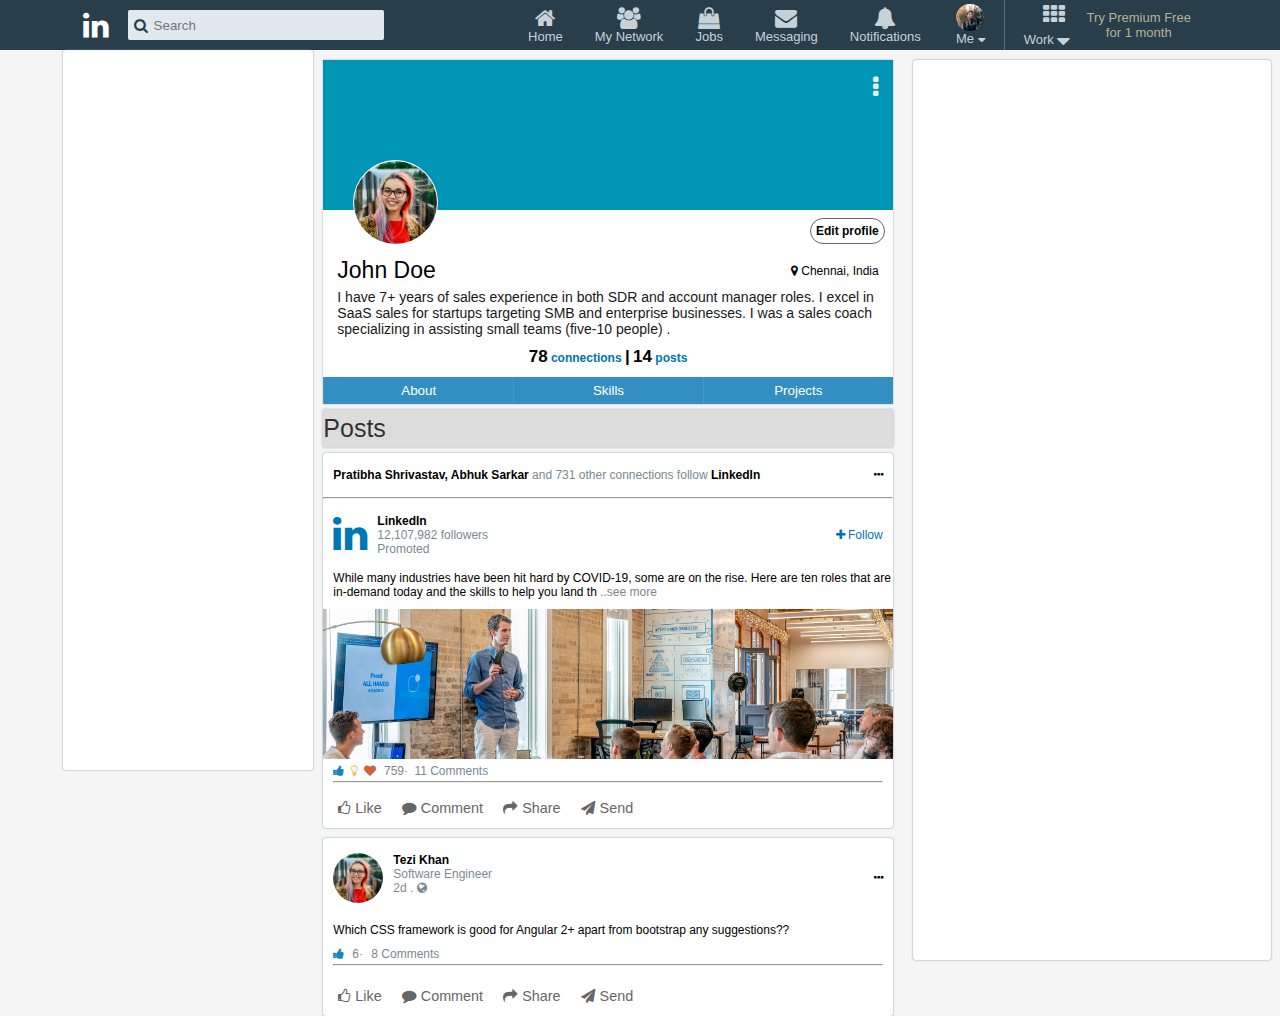
==== index.html @ 5bbfea58 "." ====
<html>
<head>
  <meta http-equiv="Content-Type" content="text/html;charset=UTF-8">
  <title>LinkedIn</title>
  <link rel = "icon" href ="assets/linkedInTitle.png"  type = "image/x-icon">
  <link rel="stylesheet" href="main.css">
  <link rel="stylesheet" href="https://cdnjs.cloudflare.com/ajax/libs/font-awesome/4.7.0/css/font-awesome.min.css">
  <script src="main.js" type="text/javascript"></script>
</head>
<body>
<div class="container">

<!--hamburger side nav -->
  <div class="navbar-hs">

   <div class = "navbar-hs-r1">

        <div class="navbar-hs-r1-s1">
            <div class="navbar-hs_profWrapper"><img src="assets/profile.jpg" alt="?"></div>
            <div><i class = " fa fa-moon-o" style="color:white;font-size:25px;"></i></div>
        </div>

        <div class="navbar-hs-r1-s2">
                <div class = "navbar-hs_profDesc"><div>Akash Ranjan Verma</div>
                <div style = "opacity:0.6;padding-top:5px;font-size:12px;">+91 9500816145 </div>
                </div>
                <div>
                  <i class = "fa fa-caret-down" style = "color:white;"></i>
                </div>
        </div>
   </div>
   <div class="nabar-hs-r2">
    <div class = "navbar-hs-r2-wrapper">
     <div class="navbar-hs-r2-div">
             <span class = "navbar-hs-r2-i">
            <i class = "fa fa-group"> </i>
              </span>
            <span class = "navbar-hs-r2-span">New Group</span>
     </div>
     <div class="navbar-hs-r2-div">
       <span class = "navbar-hs-r2-i">
       <i class = "fa fa-lock"></i>
     </span>
       <span class = "navbar-hs-r2-span">New Group Chat</span>
     </div>
     <div class="navbar-hs-r2-div">
       <span class = "navbar-hs-r2-i">
       <i class = "fa fa-bullhorn"></i>
     </span>
       <span class = "navbar-hs-r2-span">New Channel</span>
     </div>
     <div class="navbar-hs-r2-div">
       <span class = "navbar-hs-r2-i">
       <i class = "fa fa-user"></i>
     </span>
       <span class = "navbar-hs-r2-span">Contacts</span>
     </div>
     <div class="navbar-hs-r2-div">
       <span class = "navbar-hs-r2-i">
       <i class = "fa fa-phone"></i>
     </span>
       <span class = "navbar-hs-r2-span">Calls</span>
     </div>
     <div class="navbar-hs-r2-div">
       <span class = "navbar-hs-r2-i">
       <i class = "fa fa-bookmark"></i>
     </span>
       <span class = "navbar-hs-r2-span">Saved Messages</span>
     </div>
     <div class="navbar-hs-r2-div">
       <span class = "navbar-hs-r2-i">
       <i class = "fa fa-group"></i>
     </span>
       <span class = "navbar-hs-r2-span">Settings</span>
     </div>

     </div>
   </div>

   <div class="navbar-hs-r3">
     <div class="navbar-hs-r2-div">
       <span class = "navbar-hs-r2-i">
       <i class = "fa fa-user-plus"></i>
     </span>
       <span class = "navbar-hs-r2-span">Invite Friends</span>
     </div>
     <div class="navbar-hs-r2-div">
       <span class = "navbar-hs-r2-i">
       <i class = "fa fa-info-circle"></i>
     </span>
       <span class = "navbar-hs-r2-span">Telegram FAQ</span>
     </div>
   </div>
  </div>

  <!-- End of hamburger side nav -->
<div class="navbar-wrapper">

<form class = "navbar-form">
  <div class = "navbar-logo">
      <i class="fa fa-linkedin" style = "cursor:pointer;"></i>
  </div>

  <!-- Task: Add side navbar Date: 14th JULY,2020           -->


<div class = "navbar-hamburger-wrapper">
  <div class="navbar-hamburger">
  <div class="navbar-hamburger-icon1"></div>
  <div class="navbar-hamburger-icon2"></div>
  <div class="navbar-hamburger-icon3"></div>
  </div>
</div>

<!-- End of Task: Add side navbar Date: 14th JULY, 2020 -->
  <!--div class="navbar-icon navbar-icon-profile">

    <div class="navbar-profile-wrapper"><img src="assets/profile.jpg" alt="?"></div>
    <div class = "navbar-icon-profile-text"> me <i class = "fa fa-sort-desc"></i></div>
  </div -->


  <div class="navbar-input-wrapper">
    <button class="navbar-form-button"><i class="fa fa-search search"></i></button>
    <input type="text" class = "navbar-form-input" placeholder="Search">
    <i class = "fa fa-qrcode qrcode"></i>
  </div>
  <div class = "navbar-form-msg"> <i class = "fa fa-envelope-o"></i></div>
</form>
<div class = "navbar-icons-wrapper">
<div class="navbar-icons">
  <div class="navbar-icon"><i class="fa fa-home"></i><div class="nav-txt">home</div></div>
  <div class="navbar-icon"><i class="fa fa-users"></i><div class="nav-txt">my network</div></div>
  <div class="navbar-icon"><i class="fa fa-shopping-bag"></i><div class="nav-txt">jobs</div></div>
  <div class="navbar-icon"><i class="fa fa-envelope"></i><div class="nav-txt">messaging</div></div>
  <div class="navbar-icon"><i class="fa fa-bell"></i><div class="nav-txt">notifications</div></div>
  <div class="navbar-icon navbar-icon-profile">

    <div class="navbar-profile-wrapper"><img src="assets/profile.jpg" alt="?"></div>
    <div class = "navbar-icon-profile-text"> me <i class = "fa fa-sort-desc"></i></div>
  </div>
</div>
<div class="navbar-icons-right">
    <div class = "navbar-right">
      <div><i class = "fa fa-th" style = "padding-right:5px;"></i></div>
      <div class = "navbar-right-text">Work <i class = "fa fa-sort-desc"></i></div>
    </div>
    <div class = "navbar-right navbar-right-text">
           Try Premium Free for 1 month
    </div>
</div>
</div>

</div>



<!-- End of navbar -->


<div class="content-wrapper">


<div class="content-left-wrapper">
 <div class = "content-left">
 </div>
</div>

<div class="content-center-wrapper">

    <div class="profilecardwrapper">
          <div class="profilebg">
              <i class = "fa fa-ellipsis-v"></i>
          </div>
          <div class="profileimgwrapper">
            <img src="assets/girl.jpg" alt="">
          </div>
          <div id="profileEdit"> Edit profile</div>
          <div style="clear:both;"></div>
      <div style="margin:0px 14px;">
          <div class="aboutwrapper">
            <div>John Doe</div>
            <div> <i class="fa fa-map-marker"></i> Chennai, India</div>
          </div>
          <div class="bio">I have 7+ years of sales experience in both SDR and account manager roles.
             I excel in SaaS sales for startups targeting SMB and enterprise businesses.
           I was a sales coach specializing in assisting small teams (five-10 people) .</div>

           <div class="connections">
             <strong style="font-size: 17px;color:black;">78</strong> connections <strong style="font-size: 17px;color:black;">|</strong>
             <strong style="font-size: 17px;color:black;">14</strong> posts
           </div>
      </div>
           <div class="profilebtns">
           <button id="myBtn">About</button>
           <button id="myBtn1">Skills</button>
           <button>Projects</button>
           </div>


 <div id="myModal" class="modal">

  <!-- Modal content -->
  <div class="modal-content">
    <div class="modal-header">
      <span class="close">&times;</span>
      <h1 style="padding:20px;color:rgba(0, 115, 177, 1);">About</h1>
    </div>

    <div class="aboutmodalwrapper">

              <div> <i class="fa fa-graduation-cap"></i>
                    studies at <strong>Anna University, CEG Campus</strong>
              </div>
              <div> <i class="fa fa-graduation-cap"></i>
                    Went to <strong>Sishya School, Chennai</strong>
              </div>
<hr/>
              <h3 style="padding:10px 0px;">Other</h3>
              <div> <i class="fa fa-birthday-cake"></i>
                    Born on <strong>March 7,1999</strong>
              </div>

              <div> <i class="fa fa-home"></i>
                    Lives in <strong>Mylapore, Chennai</strong>
              </div>
              <div> <i class="fa fa-clock-o"></i>
                    joined on <strong>March 2018</strong>
              </div>
              <hr/>
              <h3 style="padding:10px 0px;">Contact</h3>
              <div> <i class="fa fa-phone"></i>
                    +91 <strong>8066 193291</strong>
              </div>
              <div> <i class="fa fa-envelope"></i>
                     <strong>johndoe@gmail.com</strong>
              </div>
    </div>

  </div>

</div>


<div id="myModal1" class="modal1">

 <!-- Modal content -->
 <div class="modal-content">
   <div class="modal-header">
     <span class="close1">&times;</span>
     <h1 style="padding:20px;color:rgba(0, 115, 177, 1);">Skills</h1>
   </div>

   <div class="skillmodalwrapper">

   <h3> <i class="fa fa-star"></i>Top skills</h3>
   <div style="display:flex;justify-content:space-between;">
      <div><i class="fa fa-circle"></i> C++</div>
      <div class="progress" style="padding:0px;">
         <div class="skills html" style="padding:0px;">90%</div>
     </div>
   </div>
   <div style="display:flex;justify-content:space-between;">
      <div><i class="fa fa-circle"></i> Web development</div>
      <div class="progress" style="padding:0px;">
         <div class="skills web" style="padding:0px;">80%</div>
     </div>
   </div>

   <div style="display:flex;justify-content:space-between;">
      <div><i class="fa fa-circle"></i> Python</div>
      <div class="progress" style="padding:0px;">
         <div class="skills py" style="padding:0px;">70%</div>
     </div>
   </div>


   <br/>
<hr/><br/>
   <h3> <i class="fa fa-star"></i>Tools and Technologies</h3>
   <div style="display:flex;justify-content:space-between;">
      <div><i class="fa fa-circle"></i> Django</div>
      <div class="progress" style="padding:0px;">
         <div class="skills py" style="padding:0px;">70%</div>
     </div>
   </div>
   <div style="display:flex;justify-content:space-between;">
      <div><i class="fa fa-circle"></i> React.js</div>
      <div class="progress" style="padding:0px;">
         <div class="skills web" style="padding:0px;">80%</div>
     </div>
   </div>


   </div>



 </div>

</div>

<!-- end of modals -->




    </div>

    <div class="posts">
      Posts
    </div>











       <div class="content1">
           <div class = "row1">
             <div>
               <strong>Pratibha Shrivastav, Abhuk Sarkar</strong> <span class = "lightgrey"> and 731 other
             connections follow </span><strong>LinkedIn</strong>
           </div>
           <i class = "fa fa-ellipsis-h" style = "cursor:pointer;"></i>

           </div>
<hr>
           <div class="row2">
                     <div class = "row2-linkedin">
                                 <i class = "fa fa-linkedin" style = "cursor:pointer;"></i>
                                 <div class = "row-span">
                                       <div><strong>LinkedIn</strong></div>
                                       <div><span class = "lightgrey">12,107,982 followers</span></div>
                                       <div><span class = "lightgrey">Promoted</span></div>

                                 </div>
                     </div>
                     <div class = "row2-follow" style = "cursor:pointer;">
                        <i class = "fa fa-plus"></i> Follow
                     </div>

           </div>
           <div class = "row3">
             While many industries have been hit hard by COVID-19, some are on the rise.
             Here are ten roles that are in-demand today and the skills to help you land th
             <span class = "lightgrey" style = "cursor:pointer">..see more</span>
           </div>

           <div class="row4">
             <img src="assets/office.jpg" alt="Some Error Occured">
           </div>

           <!--div class = "row5">
             <span class = "lightgrey">
               <i class = "fa fa-thumbs-up"  style="color:#1485bd;padding-right:3px;"></i>
               <i class = "fa fa-lightbulb-o" style="color:#f5bb5c;padding-right:3px;"></i>
               <i class = "fa fa-heart" style = "color:#cb6340;padding-right:8px;"></i>759
              <span style = "vertical-align:super;font-size:20px;color:rgba(0,0,0,0.7)">.</span>
               11 comments </span>
             <div style = "padding-top:3px;"></div>
             <hr>
           </div-->
           <div class="row5" style = "padding: 5px 10px">
             <div class = "lightgrey commentbox" >
               <div>
                 <i class = "fa fa-thumbs-up"  style="color:#1485bd;padding-right:3px;"></i>
                 <i class = "fa fa-lightbulb-o" style="color:#f5bb5c;padding-right:3px;"></i>
                 <i class = "fa fa-heart" style = "color:#cb6340;padding-right:8px;"></i>759
              </div>
              <div>
             <!--span style = "vertical-align:super;font-size:20px;color:rgba(0,0,0,0.7)">.</span-->
              <span style = "padding-right:3px;">&middot;</span>  11 Comments
            </div>
             </div>
             <hr style = "margin-top:3px;">
           </div>






           <div class="row6">
             <div> <i class = "fa fa-thumbs-o-up"></i> <span>Like</span> </div>
             <div><i class = "fa fa-comment"></i><span> Comment</span> </div>
             <div><i class = "fa fa-share"></i><span> Share</span> </div>
             <div> <i class = "fa fa-send"></i> <span>Send </span></div>
           </div>

       </div>

       <div class="content2">
            <div class = "content2-row1">
              <div class = "content2-profile-wrapper" style = "cursor:pointer;">
                <div class = "content2-row1-profilePic">
                        <img src="assets/girl.jpg" alt="">

                </div>
                <div class = "row-span">
                    <div><strong>Tezi Khan</strong></div>
                    <div> <span class = "lightgrey">Software Engineer</span></div>
                    <div><span class = "lightgrey"> 2d . <i class = "fa fa-globe"></i></span></div>

                  </div>
              </div>
              <i class = "fa fa-ellipsis-h" style = "padding-right:10px;cursor:pointer;"></i>
            </div>

            <div class="content2-row2">
              Which CSS framework is good for Angular 2+ apart from bootstrap any suggestions??
            </div>
            <div class="content2-row3" style = "padding: 5px 10px">
              <div class = "lightgrey commentbox" >
                <div>
                 <i class = "fa fa-thumbs-up" style="color:#1485bd;padding-right:8px;"></i>6
               </div>
               <div>
              <!--span style = "vertical-align:super;font-size:20px;color:rgba(0,0,0,0.7)">.</span-->
               <span style = "padding-right:5px;">&middot;</span>  8 Comments</div>
              </div>
              <hr style = "margin-top:3px;">
            </div>
              <div class="row6" style = "padding-top:10px;">

                  <!--div class="likesubdivwrapper">
                  <div class = "likesubdiv">
                          <i class = "fa fa-thumbs-o-up like"></i>
                          <i class = "fa fa-thumbs-o-up like"></i>
                          <i class = "fa fa-thumbs-o-up like"></i>
                          <i class = "fa fa-thumbs-o-up like"></i>
                          <i class = "fa fa-thumbs-o-up like"></i>
                          <i class = "fa fa-thumbs-o-up like"></i>
                  </div>
                </div -->
                <div><i class = "fa fa-thumbs-o-up"></i><span>Like </span> </div>
                <div><i class = "fa fa-comment"></i> <span>Comment </span></div>
                <div><i class = "fa fa-share"></i> <span>Share</span> </div>
                <div> <i class = "fa fa-send"></i> <span>Send </span> </div>
              </div>

       </div>















</div>

<div class="content-right-wrapper">
<div class="content-right"></div>
</div>








</div>














</div>



<script>
var modal = document.getElementById("myModal");
var modal1 = document.getElementById("myModal1");
var btn = document.getElementById("myBtn");
var btn1 = document.getElementById("myBtn1");
var span = document.getElementsByClassName("close")[0];
var span1 = document.getElementsByClassName("close1")[0];
btn.onclick = function() {
  modal.style.display = "block";
}
btn1.onclick = function() {
  modal1.style.display = "block";
}
span.onclick = function() {
  modal.style.display = "none";
}
span1.onclick = function() {
  modal1.style.display = "none";
}
window.onclick = function(event) {
  if (event.target == modal) {
    modal.style.display = "none";
  }
  else if(event.target == modal1){
    modal1.style.display = "none";
  }
}
</script>

</body>
</html>
---- main.css ----
:root{
  --navbarColor:#283e4a;
  --navbarForm : #e1e9ee;
  --baseFont: sans-serif;
  --iconColor: #c7d1d8;
  --fontIconSize:22px;
  --fontIconTextSize:13px;
  --logoIconSize:30px;
  --contentBG: #f5f5f5;
  --black: #000;
  --hsRow1: #567da4;
}

*{
  padding: 0;
  margin:0;
  box-sizing: border-box;
  font-family: Helvetica;

}

body{
  background: var(--contentBG);
}
.navbar-wrapper{
  width:100%;
  background: var(--navbarColor);
  height:50px;
  display:flex;
  font-size:.9rem;
  justify-content: space-around;
  align-items: center;
  z-index:2;

}



.navbar-form{
  height:100%;
  width:25%;
  display: flex;
  justify-content: center;
  align-items: center;
}

.navbar-logo{
  color:white;
  height:100%;
  width:20%;
  font-size:var(--logoIconSize);
  display: flex;
  justify-content: center;
  align-items: center;
}

.navbar-hamburger-wrapper{

  height:50%;
  width: 30px;
  padding-right:5px;
  margin: auto;
  display: flex;
  justify-content: center;
  align-items: center;
  cursor: pointer;
    display: none;
      z-index: 10;
}

.navbar-hamburger{
  display: flex;
  width:100%;
  height:100%;
  flex-direction: column;
  justify-content: space-around;


}

.navbar-hamburger-icon1, .navbar-hamburger-icon2 , .navbar-hamburger-icon3{

        width: 28px;
        height: 2px;
        background: var(--iconColor);
}
.toggle .navbar-hamburger-icon1{
  transform-origin: 2px;
    transform:rotate(45deg) ;
}
.toggle .navbar-hamburger-icon2{
opacity:0;
}
.toggle .navbar-hamburger-icon3{
  transform-origin: 10px;
  transform:rotate(-45deg) translate(2px,-5px);
}

.navbar-hs{
  position: fixed;
  height:100vh;
  width:70vw;
  background: white;
  z-index: 3;
  box-shadow: 1px 0px 1px 0px rgba(0,0,0,0.3);
  transform: translateX(-100%);
  transition: transform 0.4s ease;
  overflow-y: scroll;
  -ms-overflow-style: none;
  scrollbar-width: none;

}
.navbar-hs::-webkit-scrollbar {
  display: none;
}

.navbar-hs-r1{

  background: var(--hsRow1);
  height:170px;
  width:100%;
}

.navbar-hs-r1-s1{
  display: flex;
  justify-content: space-between;
  align-items: flex-start;
  padding:45px 10px 15px 10px;
}

.navbar-hs-r1-s2{
     display: flex;
     justify-content: space-between;
     align-items: center;
     padding:0px 10px 15px 10px;
}

.navbar-hs_profDesc{
  display: flex;
  flex-direction: column;
  font-size: .8em;
  font-weight: 400;
  color:white;

}

.navbar-hs_profWrapper{
     width:60px;
     height: 60px;
     border-radius: 50%;
     overflow: hidden;
}

.navbar-hs_profWrapper>img{
  width: 100%;
  height: 100%;
  object-fit: cover;
}





.navbar-hs-r2{
  display: flex;
}
.navbar-hs-r2-wrapper{
       padding:10px;
       margin-left: 5px;
}

.navbar-hs-r2-div{
      padding:10px 0px;

}

.navbar-hs-r3{
  padding:10px;
  border-top:1px solid rgba(0,0,0,0.3);
  padding-top:0;
  margin-left:5px;
}

.navbar-hs-r2-i{
     display: inline-block;
     width:20px;
     margin-right: 10px;
     color: #000;
     opacity:0.7;
     cursor:pointer;

}
.navbar-hs-r2-span{

      font-size: .8em;
      font-weight: 700;
      color:#394041;
      cursor:pointer;
}

.navbar-input-wrapper{

  width:80%;
  border-radius:2px;
  background: var(--navbarForm);
  height:60%;
  display:flex;
  justify-content: flex-start;
  align-items: center;
}
.navbar-form-button{
         height: 100%;
         color:#283e4a;
         border:none;
         width:10%;
         cursor: pointer;
         outline:none;
         font-size:15px;
         background: none;

}


.navbar-form-input{
        width:90%;
        padding:0px;
        outline:none;
        box-sizing: border-box;
        border:none;
        background: none;
}
.navbar-input-wrapper .qrcode{
  float:right;
  padding-right:5px;
  font-size:20px;
  display:none;
  cursor: pointer;
}

.navbar-form-msg{
  display:none;
}
.navbar-form .navbar-icon-profile{
  display: none;
}
/* End of navbar form */

.navbar-icons-wrapper{
  width:55%;
  height: 100%;
  display: flex;
}

.navbar-icons{
  width:70%;
  height:100%;
  display: flex;
  justify-content: space-around;
  align-items: center;
  padding:2px 0px;
  border-right:1px solid #5c6f7c;
}

.navbar-icons>div{
  height:100%;
  font-family:var(--baseFont);
  color: var(--iconColor);
  opacity:1;
  font-size:var(--fontIconTextSize);
  display: flex;
  flex-direction: column;
  justify-content: center;
  align-items: center;
  text-transform: capitalize;
  transition: all 0.1s ease-in;
  cursor:pointer;
}

.navbar-icon:hover{
  color:white;
}

.navbar-icon>i{
  font-size:var(--fontIconSize);
}


.navbar-icon-profile {
          width:35px;
          height: 20px;
}


.navbar-profile-wrapper{
    border-radius: 50%;
    width:80%;
    height:60%;
    overflow:hidden;

}

.navbar-profile-wrapper img{
  height:100%;
  width:100%;
  object-fit: cover;
}

.navbar-icon-profile-text i{
  vertical-align:top;
}



.navbar-icons-right{
  width:30%;
  display: flex;
  flex-direction: row;
  justify-content: center;
  align-items: center;
  color: var(--iconColor);

}

.navbar-right:first-child{
   display: flex;
   flex-direction:column;
   align-items: flex-end;
   justify-content: center;
}
.navbar-right:nth-child(2){
  width:60%;
  padding-left:10px;
  word-wrap: break-word;
  color:#b9b293;
  font-weight: 530;
  text-align: center;
}
.navbar-right:nth-child(2):hover{
  text-decoration: underline;
}



.navbar-icons-right i{
  font-size: var(--fontIconSize);

}

.navbar-right-text{
    font-size: var(--fontIconTextSize);
}


/* End of navbar */




.content-wrapper{
  display: flex;
  background: var(--contentBG);
  height:100%;
  width:100%;
  font-size: 0.75em;
}


.content-left-wrapper{
  flex:20%;
  height:100%;
  display:flex;
  justify-content:flex-end;

}

.content-left{
  width:80%;
  height:80%;
  background: white;
  box-shadow:0px 0px 2px 0px rgb(121,136,145);
  border-radius: 3px;
}



.content-center-wrapper{
  flex:40%;

  margin: 0px 10px;
  margin-top: 10px;
}
.content-right-wrapper{
  flex:25%;


}
.content-right{
    background: white;
    height:100%;
    width:95%;
    margin: 10px 0px 0px 10px;
    box-sizing: border-box;
    box-shadow:0px 0px 2px 0px rgb(121,136,145);
    border-radius: 3px;

}



.content1{
         width:100%;
         background: white;
         box-shadow:0px 0px 2px 0px rgb(121,136,145);
         border-radius: 3px;
}

.lightgrey{
  color: rgb(121,136,145);
}
.row1{
  padding: 15px 10px;
  display:flex;
  align-items: center;
  justify-content: space-between;
}

.row1 div:first-child{
  word-wrap: break-word;
}



.row2{
  display:flex;
  padding:15px 10px;
  justify-content: space-between;
  align-items: center;
}


.row2 .row2-linkedin{

  display:flex;
}
.row2 .row2-linkedin i{
  font-size: 40px;
  color:#0077b5;
}

.row-span{
  display: flex;
  margin-left:10px;
  flex-direction: column;
  align-items: flex-start;
}

.row2-follow{
  color:#0073b1;
}

.row3{
    padding-bottom:10px;
    padding-left:10px;
}

.row4{
  width:100%;
  height:150px;

}

.row4 img{
  width:100%;
  height:100%;
  object-fit: cover;
}

.row5{
  padding:10px 10px;

}


.row6{
  display:flex;
  align-items: center;
  padding:5px 10px;
}

.row6>div{
  height:30px;
  margin-right: 10px;
  color:#666666;
  font-family: Helvetica;
  font-size:.9rem;
  cursor: pointer;
  display: flex;
  align-items: center;
  padding:0px 5px;
  justify-content: space-around;
  transition:0.1s ease-out;
}
.row6 div i, .row6>div>div{
  padding-right:5px;
}
/*
Like buttons. not implemented
.like{
  position: relative;
}

.likesubdivwrapper{
  display: none;
}

.likesubdiv{

  position:absolute;
  background: white;
  border-radius: 20px;
  display: flex;
  padding:10px;
  z-index: 9;
  box-shadow:0px 0px 2px 0px rgb(121,136,145);
  transform: translate(-40px,-80px);
}

.likesubdiv i{
    font-size: 20px;
    padding-left:5px;
    transition: 0.2s ease-out;
}
.likesubdiv i:hover{
  transform: scale(2);
}
*/
.row6 div:hover{
  background:#f3f6f8;
}

.content2{
  margin-top:10px;
  background: white;
  box-shadow:0px 0px 2px 0px rgb(121,136,145);
  border-radius: 3px;
  margin-bottom: 50px;
}

.content2-row1{
  display:flex;
  justify-content: space-between;
  align-items: center;
}

.content2-profile-wrapper{
  display: flex;
  padding:15px 10px;
}

.content2-row1-profilePic{
  width:50px;
  height:50px;

}

.content2-row1-profilePic img{
  width:100%;
  height:100%;
  border-radius: 50%;
  object-fit: cover;
}

.content2-row2{
  padding:5px 10px;
}

.commentbox{
  display: flex;
  align-items: center;
  justify-content:flex-start;

}




/* Profile card */


.profilecardwrapper{
        position: relative;
        background: white;
        box-shadow: 0px 0px 2px 0px rgba(0,0,0,0.3);
}

.profilebg{
  background: #0095b5;
  height:150px;
}

.profilebg i{
  float:right;
  color:white;
  opacity:0.9;
  cursor:pointer;
  font-size:25px;
  padding:15px;
}

.profileimgwrapper{
  position:absolute;
  top:100;
  left:30px;
  height:85px;
  width:85px;
  border:1px solid rgba(255,255,255,0.3);
  overflow: hidden;
  border-radius: 50%;
  background: white;
}

.profileimgwrapper img{
  width:100%;
  height:100%;
  object-fit: cover;
}

#profileEdit{
  float:right;
  padding:5px;
  margin:8px;
  border:1px solid rgba(0,0,0,0.6);
  border-radius: 20px;
  font-family: arial;
  font-weight:550;
  font-family: Helvetica;
  cursor: pointer;
  transition:  0.1s ease;

}

#profileEdit:hover{
  transform: scale(1.1);
}


.aboutwrapper{
  margin:5px 0px;
  font-family: arial;
  display: flex;
  align-items: center;
  justify-content: space-between;
}

.aboutwrapper div:first-child{
  font-size:23px;
}

.bio{
      font-size: 14px;
      font-family: arial;
      opacity:0.9;
}

.connections{
  margin:10px 0px 5px 0px;
  text-align: center;
  color:#0073b1;
  font-weight:550;
}

.profilebtns{
  width:100%;
  margin:10px 0px 0px 0px;
  display: flex;
  justify-content: space-around;
}

.profilebtns button{
  flex:33%;
  outline:none;
  cursor:pointer;
  border:none;
  border-left:1px solid rgba(255,255,255,0.1);
  padding:6px 40px;
  color:white;
   background:rgba(0, 115, 177, 0.8);
  transition:background 0.2s ease;
}

.profilebtns button:hover{
   background:rgba(0, 115, 177, 1);
   opacity: 1;
}

.posts{
  margin:6px 0px;
  padding: 4px 0px;
  font-size: 25px;
  color:rgba(0,0,0,0.8);
  background: rgba(0,0,0,0.1);
  box-shadow:0px 0px 3px rgba(0,0,0,0.3);

}


.modal,.modal1 {
  display: none; /* Hidden by default */
  position: fixed; /* Stay in place */
  z-index: 1; /* Sit on top */
  padding-top: 100px; /* Location of the box */
  left: 0;
  top: 0;
  width: 100%; /* Full width */
  height: 100%; /* Full height */
  overflow: auto; /* Enable scroll if needed */
  background-color: rgb(0,0,0); /* Fallback color */
  background-color: rgba(0,0,0,0.4); /* Black w/ opacity */
}

/* Modal Content */
.modal-content {
  position: relative;
  background-color: #f5f5f5;
  margin: auto;
  padding: 0;
  border: 1px solid #888;
  width: 80%;
  box-shadow: 0 4px 8px 0 rgba(0,0,0,0.2),0 6px 20px 0 rgba(0,0,0,0.19);
  -webkit-animation-name: animatetop;
  -webkit-animation-duration: 0.4s;
  animation-name: animatetop;
  animation-duration: 0.4s
}

/* Add Animation */
@-webkit-keyframes animatetop {
  from {top:-300px; opacity:0}
  to {top:0; opacity:1}
}

@keyframes animatetop {
  from {top:-300px; opacity:0}
  to {top:0; opacity:1}
}

/* The Close Button */
.close, .close1 {
  color: black;
  float: right;
  font-size: 28px;
  font-weight: bold;
}

.close:hover,
.close:focus,
.close1:hover,
.close1:focus {
  color: #000;
  text-decoration: none;
  cursor: pointer;
}



.modal-body {padding: 2px 16px;}

.aboutmodalwrapper,.skillmodalwrapper{

  padding:10px 15px;
  font-family: arial;
  font-size:16px;
}

.aboutmodalwrapper h3, .skillmodalwrapper h3{
/*  color:rgba(0, 115, 177, 1); */
color:#283e4a;
}

.aboutmodalwrapper div i,.skillmodalwrapper div i{
  width:22px;
  color:#283e4a;
}

.aboutmodalwrapper div,.skillmodalwrapper div{
  padding:10px 0px;
}

.skillmodalwrapper div i{
  font-size:10px;
}

.progress {
  width: 20%;
  height:15px;
  background-color: #ddd;
  border-radius: 8px;
  overflow: hidden;
}

.skills {
  text-align: right;
  color: white;
  font-size:12px;
}

.html {
   background-color: #4CAF50;
width:90%;}

.web{
  background: #4CAF50;
  width:80%;
}

.py{
  background: #4CAF50;
  width:70%;
}



/* end of profile */
@media only screen and (min-width:768px){
  .navbar-hs{
    display: none;
  }
}
@media only screen and (max-width:1024px){



.navbar-icons-wrapper{
  width:60%;
}

.navbar-form{
  width:30%;
}

.content-left{
  width:100%;
}

.content-center-wrapper{
  flex:50%;
}
.content-right-wrapper{
  flex:20%;
}
.content-left-wrapper{
  flex:15%;
}

.navbar-icons{
  width:90%;
}
.navbar-icons-right{
  width:10%;
}
.navbar-right-text{
  display: none;
}
}


@media only screen and (max-width:768px){

/* forms */
.navbar-hamburger-wrapper{
  display: block;
  z-index: 3;
}
  .navbar-form{
    width:90%;
    justify-content: space-around;
  }
  .navbar-form .navbar-icon-profile{
    display: flex;
    align-items: center;
    justify-content: center;
    width:50px;
    height:60px;
  }
   .navbar-input-wrapper .qrcode{
     padding-right:5px;
     display: block;
   }
  .navbar-form-msg{
    display:flex;
    padding-left:5px;
    font-size: var(--fontIconSize);
    color: var(--iconColor);
    cursor: pointer;
  }
  /* End of forms */

  .content-wrapper{
    display: block;
    padding:5px;
  }
  .content-left-wrapper, .content-right-wrapper{
    /*flex:0%; */
    display: none;
  }
  .content-center-wrapper{
    /*flex:100%; */
    width:100%;
    margin:10px 0px 0px 0px;
    box-sizing: border-box;
  }
     .navbar-icons-wrapper{
       width:0%;
     }

   .navbar-icons{
     background: white;
     z-index: 9;
     width:100%;
     height:40px;
     position: fixed;
     top:calc(100% - 40px);
     left:0;
     border-right: none;
     border-top: 1px solid rgba(121,136,145,0.7);
   }
   .navbar-icon i{
     color:#798891;
   }
   .navbar-icons .navbar-icon-profile{
     display: none;
     /*     Removing profile icon for adding hamburger for task , 14th JULY,2020
     position: absolute;
     transform: translate(-100vw,0);
     */
   }

   .nav-txt, .navbar-icon-profile-text, .navbar-logo{
     display: none;
   }

   .navbar-icons-right{
     display:none;
   }
   .commentbox{
     justify-content: space-between;
   }



}




@media only screen and (max-width:360px){

  .navbar-form-button{
    width:15%;
  }
  .navbar-form-input{
    width:70%;
  }
  .navbar-icons>div>i{
    font-size: 1rem;
  }
  .row6 div>span{
    display: none;
  }
}
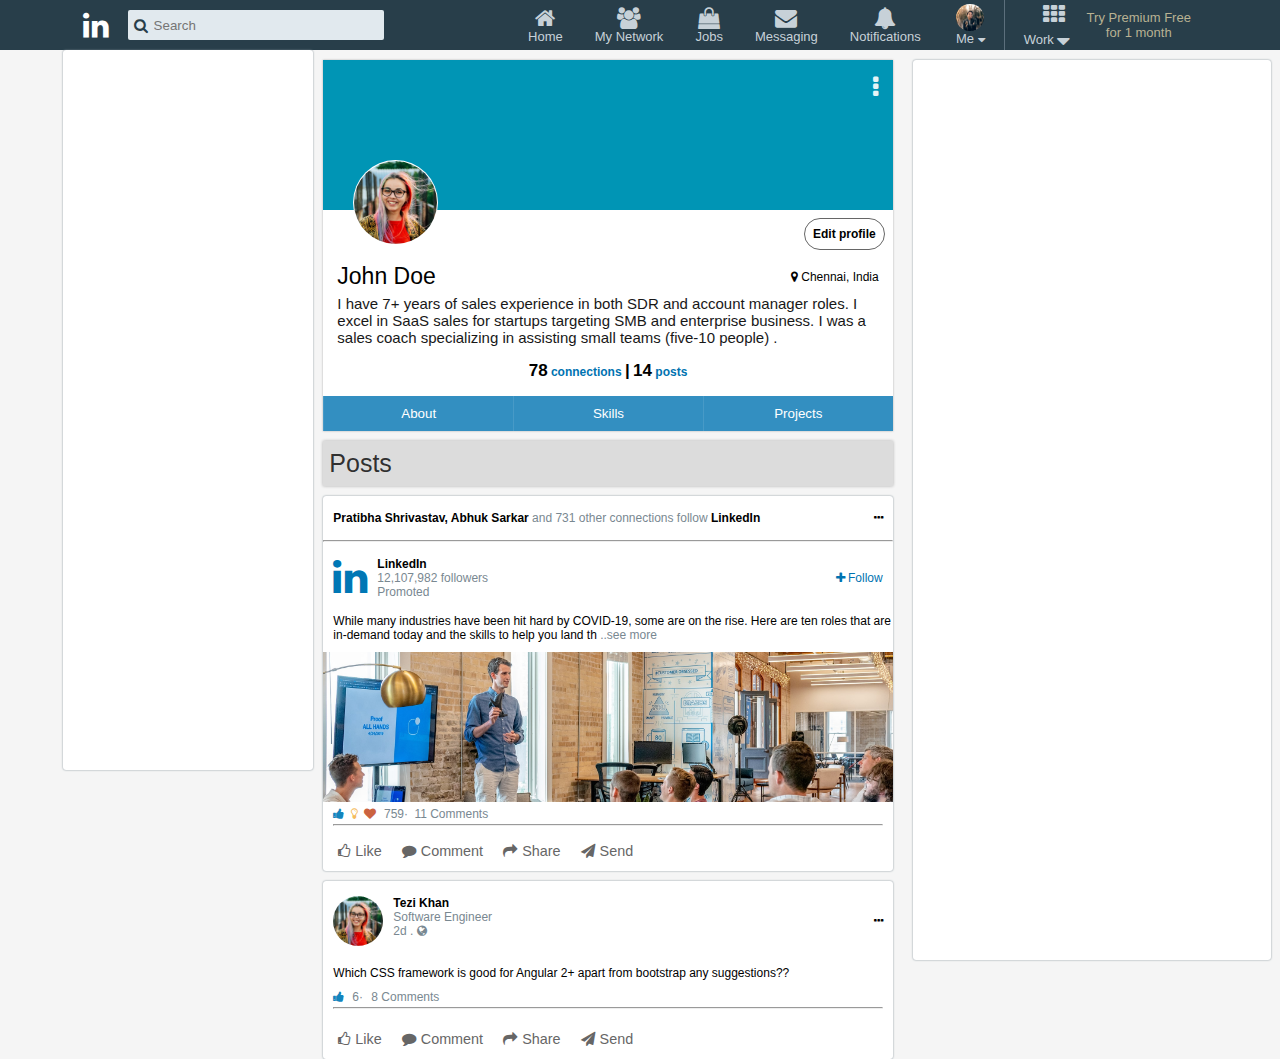
==== commit c69f172d: "Update index.html" ====
--- a/index.html
+++ b/index.html
@@ -1,5 +1,7 @@
 <html>
 <head>
+  <meta name="viewport" content="width=device-width, initial-scale=1">
+  <meta name="viewport" content="initial-scale=1, maximum-scale=1">
   <meta http-equiv="Content-Type" content="text/html;charset=UTF-8">
   <title>LinkedIn</title>
   <link rel = "icon" href ="assets/linkedInTitle.png"  type = "image/x-icon">
@@ -183,7 +185,7 @@
             <div> <i class="fa fa-map-marker"></i> Chennai, India</div>
           </div>
           <div class="bio">I have 7+ years of sales experience in both SDR and account manager roles.
-             I excel in SaaS sales for startups targeting SMB and enterprise businesses.
+             I excel in SaaS sales for startups targeting SMB and enterprise business.
            I was a sales coach specializing in assisting small teams (five-10 people) .</div>
 
            <div class="connections">
--- a/main.css
+++ b/main.css
@@ -627,7 +627,7 @@
 
 #profileEdit{
   float:right;
-  padding:5px;
+  padding:8px;
   margin:8px;
   border:1px solid rgba(0,0,0,0.6);
   border-radius: 20px;
@@ -657,13 +657,13 @@
 }
 
 .bio{
-      font-size: 14px;
+      font-size: 15px;
       font-family: arial;
       opacity:0.9;
 }
 
 .connections{
-  margin:10px 0px 5px 0px;
+  margin:15px 0px 15px 0px;
   text-align: center;
   color:#0073b1;
   font-weight:550;
@@ -682,7 +682,7 @@
   cursor:pointer;
   border:none;
   border-left:1px solid rgba(255,255,255,0.1);
-  padding:6px 40px;
+  padding:10px 40px;
   color:white;
    background:rgba(0, 115, 177, 0.8);
   transition:background 0.2s ease;
@@ -694,8 +694,8 @@
 }
 
 .posts{
-  margin:6px 0px;
-  padding: 4px 0px;
+  margin:10px 0px;
+  padding: 8px 0px 8px 6px;
   font-size: 25px;
   color:rgba(0,0,0,0.8);
   background: rgba(0,0,0,0.1);
